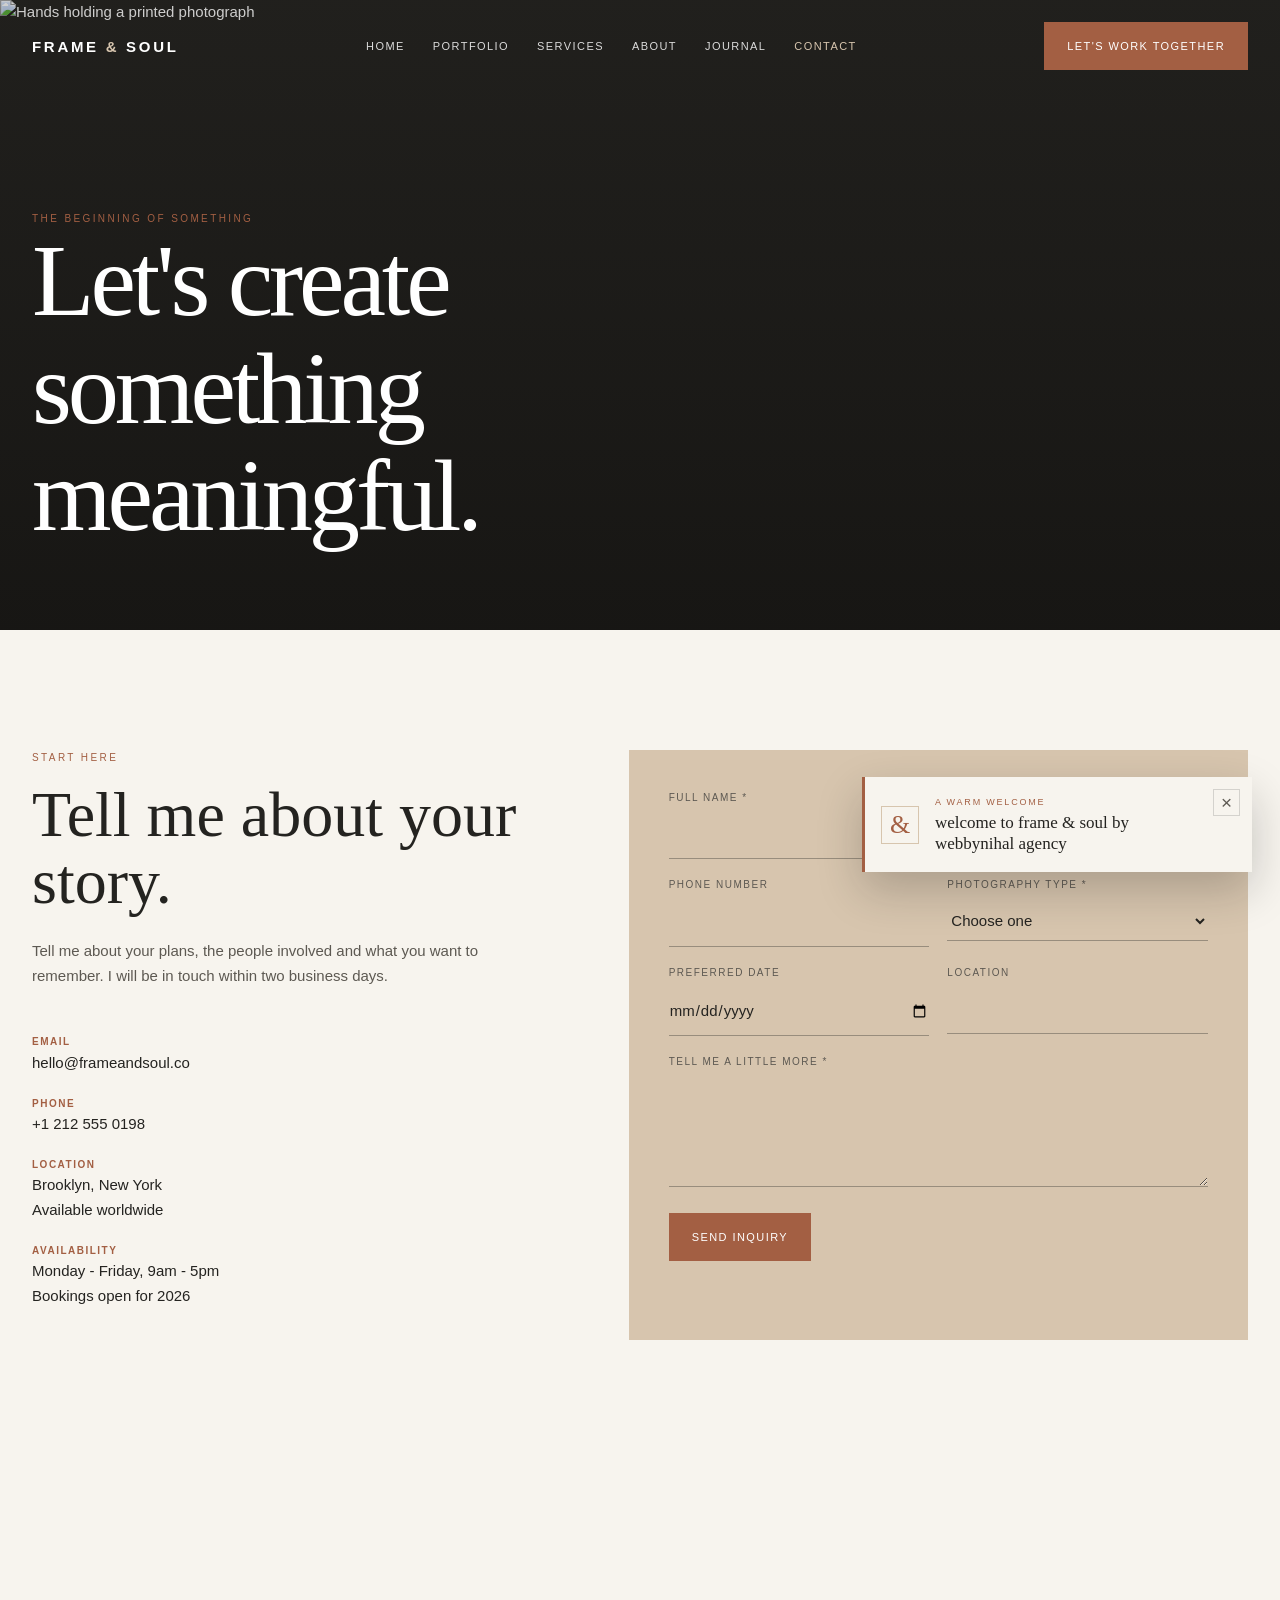
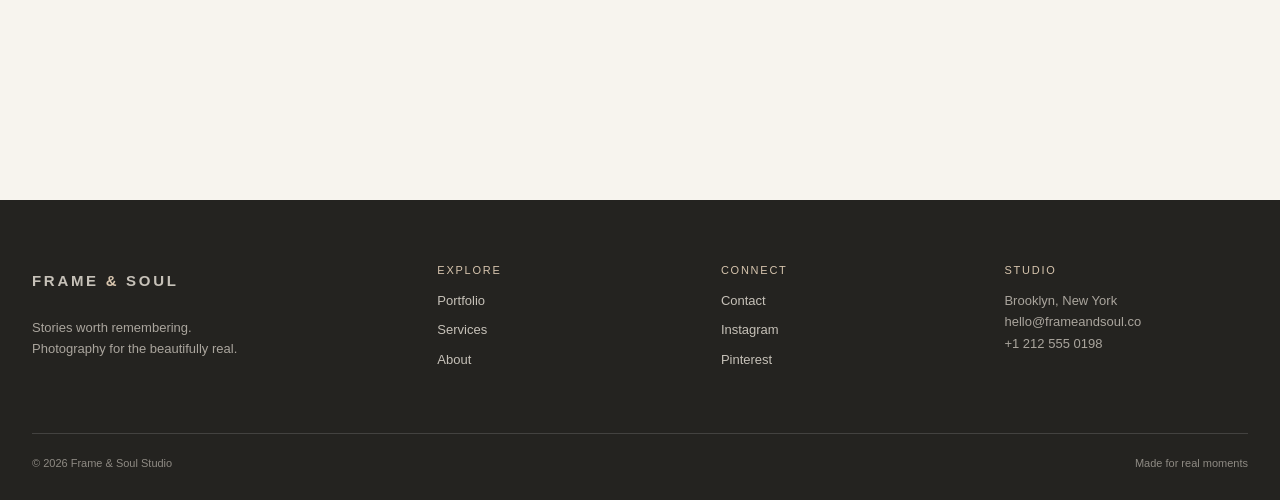
==== contact.html @ 801facad "first commit" ====
<!DOCTYPE html><html lang="en"><head><meta charset="UTF-8"><meta name="viewport" content="width=device-width, initial-scale=1.0"><title>Contact | Frame & Soul</title><link rel="stylesheet" href="style.css"></head><body>
<header class="site-header scrolled"><div class="nav-wrap"><a class="logo" href="index.html">FRAME <span>&</span> SOUL</a><nav class="nav-links"><a href="index.html">Home</a><a href="portfolio.html">Portfolio</a><a href="services.html">Services</a><a href="about.html">About</a><a href="journal.html">Journal</a><a href="contact.html">Contact</a></nav><a class="nav-cta" href="contact.html">Let's work together</a><button class="menu-toggle" aria-label="Open menu" aria-expanded="false"><span></span><span></span><span></span></button></div></header><nav class="mobile-menu"><a href="index.html">Home</a><a href="portfolio.html">Portfolio</a><a href="services.html">Services</a><a href="about.html">About</a><a href="journal.html">Journal</a><a href="contact.html">Contact</a></nav>
<main><section class="page-hero"><div class="hero-media"><img src="https://images.unsplash.com/photo-1523438885200-e635ba2c371e?auto=format&fit=crop&w=2000&q=85" alt="Hands holding a printed photograph"><div></div></div><div class="hero-content reveal"><div class="eyebrow">The beginning of something</div><h1>Let's create something meaningful.</h1></div></section><section class="section"><div class="container contact-layout"><div class="contact-intro reveal"><div class="eyebrow">Start here</div><h2>Tell me about your story.</h2><p>Tell me about your plans, the people involved and what you want to remember. I will be in touch within two business days.</p><div class="contact-details"><div><strong>Email</strong>hello@frameandsoul.co</div><div><strong>Phone</strong>+1 212 555 0198</div><div><strong>Location</strong>Brooklyn, New York<br>Available worldwide</div><div><strong>Availability</strong>Monday - Friday, 9am - 5pm<br>Bookings open for 2026</div></div></div><form class="contact-form reveal" id="inquiry-form"><div class="form-row"><div class="field"><label for="name">Full name *</label><input id="name" name="name" required></div><div class="field"><label for="email">Email *</label><input id="email" name="email" type="email" required></div></div><div class="form-row"><div class="field"><label for="phone">Phone number</label><input id="phone" name="phone" type="tel"></div><div class="field"><label for="type">Photography type *</label><select id="type" name="type" required><option value="">Choose one</option><option>Wedding</option><option>Pre-Wedding</option><option>Portrait</option><option>Couple</option><option>Event</option><option>Fashion</option><option>Commercial</option><option>Other</option></select></div></div><div class="form-row"><div class="field"><label for="date">Preferred date</label><input id="date" name="date" type="date"></div><div class="field"><label for="location">Location</label><input id="location" name="location"></div></div><div class="field"><label for="message">Tell me a little more *</label><textarea id="message" name="message" required></textarea></div><button class="button" type="submit">Send inquiry</button><div class="form-status" aria-live="polite"></div></form></div><div class="container map-frame reveal"><iframe title="Google Map showing Brooklyn, New York" src="https://www.google.com/maps?q=Brooklyn%2C%20New%20York&output=embed"></iframe></div></section></main>
<footer><div class="container"><div class="footer-grid"><div><a class="logo" href="index.html">FRAME <span>&</span> SOUL</a><p>Stories worth remembering.<br>Photography for the beautifully real.</p></div><div><h3>Explore</h3><a href="portfolio.html">Portfolio</a><a href="services.html">Services</a><a href="about.html">About</a></div><div><h3>Connect</h3><a href="contact.html">Contact</a><a href="#">Instagram</a><a href="#">Pinterest</a></div><div><h3>Studio</h3><p>Brooklyn, New York<br>hello@frameandsoul.co<br>+1 212 555 0198</p></div></div><div class="footer-bottom"><span>© 2026 Frame & Soul Studio</span><span>Made for real moments</span></div></div></footer><script src="script.js"></script></body></html>
---- style.css ----
:root {
  --ink: #242320;
  --ink-soft: #5d5952;
  --paper: #eeeae2;
  --paper-light: #f7f4ee;
  --sand: #d7c5ae;
  --rust: #a35f43;
  --line: rgba(36, 35, 32, .16);
  --serif: Georgia, 'Times New Roman', serif;
  --sans: 'Trebuchet MS', Arial, sans-serif;
  --max: 1240px;
}

* { box-sizing: border-box; }
html { scroll-behavior: smooth; }
body { margin: 0; background: var(--paper-light); color: var(--ink); font-family: var(--sans); font-size: 15px; line-height: 1.65; }
body.menu-open { overflow: hidden; }
img { display: block; width: 100%; height: 100%; object-fit: cover; }
a { color: inherit; text-decoration: none; }
button, input, select, textarea { font: inherit; }
button { cursor: pointer; }

.welcome-notice { position: fixed; right: 28px; bottom: 28px; z-index: 45; display: flex; align-items: center; gap: 16px; width: min(390px, calc(100vw - 34px)); padding: 18px 18px 18px 16px; border-left: 3px solid var(--rust); background: var(--paper-light); box-shadow: 0 18px 45px rgba(20,19,17,.22); opacity: 1; transform: translateY(0); transition: opacity .35s ease, transform .35s ease; }
.welcome-notice.dismissed { pointer-events: none; opacity: 0; transform: translateY(18px); }
.welcome-mark { display: grid; flex: 0 0 38px; width: 38px; height: 38px; place-items: center; border: 1px solid var(--sand); color: var(--rust); font: 26px/1 var(--serif); }
.welcome-copy { min-width: 0; }
.welcome-label { display: block; margin-bottom: 3px; color: var(--rust); font-size: 9px; letter-spacing: .2em; text-transform: uppercase; }
.welcome-copy p { margin: 0; color: var(--ink); font: 17px/1.2 var(--serif); }
.welcome-close { align-self: flex-start; flex: 0 0 auto; width: 27px; height: 27px; margin: -6px -6px 0 0; border: 1px solid var(--line); background: transparent; color: var(--ink-soft); font-size: 19px; line-height: 1; }
.welcome-close:hover { border-color: var(--rust); color: var(--rust); }

.site-header { position: fixed; z-index: 20; top: 0; width: 100%; color: #fff; transition: .35s ease; }
.site-header.scrolled { background: rgba(36,35,32,.93); backdrop-filter: blur(12px); }
.nav-wrap { width: min(100% - 64px, var(--max)); height: 92px; margin: auto; display: flex; align-items: center; justify-content: space-between; }
.logo { font: 700 15px var(--sans); letter-spacing: .18em; }
.logo span { color: var(--sand); }
.nav-links { display: flex; gap: 28px; align-items: center; }
.nav-links a { font-size: 11px; letter-spacing: .13em; text-transform: uppercase; opacity: .84; }
.nav-links a:hover, .nav-links a.active { opacity: 1; color: var(--sand); }
.nav-cta, .button { display: inline-flex; align-items: center; justify-content: center; gap: 10px; min-height: 48px; padding: 0 22px; border: 1px solid transparent; background: var(--rust); color: #fff; font-size: 11px; letter-spacing: .13em; text-transform: uppercase; transition: .25s ease; }
.nav-cta:hover, .button:hover { background: #854934; transform: translateY(-2px); }
.button-outline { background: transparent; border-color: rgba(255,255,255,.55); }
.button-outline:hover { background: #fff; color: var(--ink); }
.menu-toggle { display: none; width: 44px; height: 44px; border: 1px solid rgba(255,255,255,.4); background: transparent; color: #fff; }
.menu-toggle span { display: block; width: 20px; height: 1px; margin: 5px auto; background: currentColor; transition: .3s; }
.menu-toggle[aria-expanded=true] span:first-child { transform: translateY(6px) rotate(45deg); }
.menu-toggle[aria-expanded=true] span:nth-child(2) { opacity: 0; }
.menu-toggle[aria-expanded=true] span:last-child { transform: translateY(-6px) rotate(-45deg); }
.mobile-menu { position: fixed; inset: 0; z-index: 19; display: grid; align-content: center; padding: 100px 10vw; background: var(--ink); color: var(--paper); opacity: 0; pointer-events: none; transform: translateY(-16px); transition: .4s ease; }
.mobile-menu.open { opacity: 1; pointer-events: auto; transform: none; }
.mobile-menu a { width: fit-content; margin: 10px 0; font: 46px/1.05 var(--serif); }
.mobile-menu a:hover { color: var(--sand); }

.hero { min-height: 100vh; position: relative; color: #fff; display: flex; align-items: flex-end; overflow: hidden; background: var(--ink); }
.hero-media { position: absolute; inset: 0; }
.hero-media:after { content: ''; position: absolute; inset: 0; background: linear-gradient(0deg, rgba(20,19,17,.76), rgba(20,19,17,.08) 70%); }
.hero-content { position: relative; z-index: 1; width: min(100% - 64px, var(--max)); margin: 0 auto; padding: 0 0 11vh; }
.eyebrow { color: var(--rust); font-size: 10px; letter-spacing: .24em; text-transform: uppercase; }
.hero .eyebrow { color: var(--sand); }
h1, h2, h3 { margin: 0; font-weight: 400; font-family: var(--serif); line-height: 1.05; }
h1 { max-width: 800px; font-size: clamp(58px, 9vw, 124px); letter-spacing: -.04em; }
.hero-copy { max-width: 430px; margin: 24px 0 32px; color: #e1dbd0; }
.hero-actions { display: flex; gap: 12px; flex-wrap: wrap; }
.scroll-note { position: absolute; right: 32px; bottom: 42px; writing-mode: vertical-rl; font-size: 10px; letter-spacing: .2em; text-transform: uppercase; color: var(--sand); }

.page-hero { min-height: 70vh; display: flex; align-items: end; padding: 140px 0 80px; color: #fff; background: var(--ink); position: relative; overflow: hidden; }
.page-hero .hero-media:after { background: linear-gradient(0deg, rgba(20,19,17,.8), rgba(20,19,17,.2)); }
.page-hero h1 { font-size: clamp(56px, 8vw, 108px); }
.page-hero .hero-content { padding-bottom: 0; }

.section { padding: 120px 0; }
.section-dark { background: var(--ink); color: var(--paper); }
.section-sand { background: var(--sand); }
.container { width: min(100% - 64px, var(--max)); margin: auto; }
.section-heading { display: flex; align-items: end; justify-content: space-between; gap: 30px; margin-bottom: 52px; }
.section-heading h2 { max-width: 560px; font-size: clamp(42px, 5vw, 72px); letter-spacing: -.03em; }
.section-heading p { max-width: 290px; color: var(--ink-soft); }
.section-dark .section-heading p { color: #c3bdb3; }

.feature-grid { display: grid; grid-template-columns: 1.05fr .8fr .9fr; grid-template-rows: 230px 310px 180px; gap: 16px; }
.feature-card { position: relative; overflow: hidden; min-height: 230px; }
.feature-card:first-child { grid-row: span 2; }
.feature-card:nth-child(4) { grid-column: span 2; }
.feature-card img { transition: transform .8s cubic-bezier(.2,.7,.2,1); }
.feature-card:hover img, .gallery-item:hover img { transform: scale(1.06); }
.feature-card:after { content: ''; position: absolute; inset: 0; background: linear-gradient(0deg, rgba(0,0,0,.65), transparent 65%); }
.feature-meta { position: absolute; z-index: 1; left: 22px; bottom: 20px; color: #fff; }
.feature-meta h3 { font-size: 29px; }
.feature-meta small { color: var(--sand); font-size: 10px; letter-spacing: .15em; text-transform: uppercase; }

.quote-block { max-width: 850px; margin: auto; text-align: center; }
.quote-block blockquote { margin: 22px 0 18px; font: clamp(32px, 4.3vw, 62px)/1.1 var(--serif); letter-spacing: -.03em; }
.quote-block cite { color: var(--rust); font-style: normal; font-size: 11px; letter-spacing: .18em; text-transform: uppercase; }
.testimonial-grid { display: grid; grid-template-columns: repeat(3, 1fr); gap: 16px; }
.testimonial { padding: 28px; border-top: 1px solid var(--line); }
.testimonial p { min-height: 120px; font: 22px/1.3 var(--serif); }
.testimonial-author { display: flex; align-items: center; gap: 12px; color: var(--ink-soft); font-size: 11px; text-transform: uppercase; letter-spacing: .1em; }
.avatar { width: 42px; height: 42px; border-radius: 50%; }

.gallery-controls { display: flex; gap: 24px; flex-wrap: wrap; margin-bottom: 38px; border-bottom: 1px solid var(--line); }
.filter-btn { padding: 0 0 12px; border: 0; border-bottom: 1px solid transparent; background: transparent; color: var(--ink-soft); font-size: 11px; letter-spacing: .12em; text-transform: uppercase; }
.filter-btn.active, .filter-btn:hover { border-color: var(--rust); color: var(--rust); }
.gallery-grid { columns: 3 280px; column-gap: 16px; }
.gallery-item { position: relative; break-inside: avoid; margin: 0 0 16px; overflow: hidden; cursor: pointer; background: var(--ink); }
.gallery-item img { height: auto; aspect-ratio: 4/5; transition: transform .8s ease; }
.gallery-item.landscape img { aspect-ratio: 4/3; }
.gallery-item figcaption { position: absolute; inset: auto 18px 16px; z-index: 1; color: #fff; font: 24px var(--serif); }
.gallery-item figcaption small { display: block; color: var(--sand); font: 10px var(--sans); letter-spacing: .15em; text-transform: uppercase; }
.lightbox { position: fixed; inset: 0; z-index: 50; display: grid; place-items: center; padding: 34px; background: rgba(20,19,17,.96); opacity: 0; pointer-events: none; transition: .3s; }
.lightbox.open { opacity: 1; pointer-events: auto; }
.lightbox-image { max-width: min(86vw, 1000px); max-height: 78vh; width: auto; height: auto; object-fit: contain; }
.lightbox-close, .lightbox-prev, .lightbox-next { position: absolute; border: 1px solid rgba(255,255,255,.35); background: transparent; color: #fff; }
.lightbox-close { top: 28px; right: 30px; width: 42px; height: 42px; font-size: 23px; }
.lightbox-prev, .lightbox-next { top: 50%; width: 48px; height: 48px; font-size: 23px; }
.lightbox-prev { left: 24px; } .lightbox-next { right: 24px; }
.lightbox-caption { position: absolute; bottom: 30px; left: 50%; transform: translateX(-50%); color: #fff; text-align: center; }
.lightbox-caption small { display: block; color: var(--sand); letter-spacing: .15em; text-transform: uppercase; }

.service-row { display: grid; grid-template-columns: 1fr 1fr; gap: 70px; align-items: center; margin-bottom: 110px; }
.service-row:nth-child(even) .service-image { order: 2; }
.service-image { height: 540px; overflow: hidden; }
.service-copy h2 { margin: 10px 0 18px; font-size: clamp(38px, 4vw, 64px); }
.service-copy p { max-width: 470px; color: var(--ink-soft); }
.service-copy ul { display: grid; grid-template-columns: 1fr 1fr; padding: 18px 0; margin: 20px 0 28px; border-top: 1px solid var(--line); list-style: none; gap: 8px 20px; font-size: 12px; }
.service-copy li:before { content: '+ '; color: var(--rust); }

.about-layout, .contact-layout { display: grid; grid-template-columns: .9fr 1.1fr; gap: 90px; align-items: center; }
.about-image { height: 650px; }
.about-copy h2, .contact-intro h2 { margin: 14px 0 24px; font-size: clamp(44px, 5vw, 74px); }
.about-copy p, .contact-intro p { max-width: 500px; color: var(--ink-soft); }
.approach-grid { display: grid; grid-template-columns: repeat(3, 1fr); gap: 30px; margin-top: 55px; }
.approach-item { border-top: 1px solid var(--line); padding-top: 18px; }
.approach-item span { color: var(--rust); font-size: 11px; letter-spacing: .16em; }
.approach-item h3 { margin: 18px 0 8px; font-size: 34px; }

.journal-grid { display: grid; grid-template-columns: 1.2fr .8fr .8fr; gap: 18px; align-items: start; }
.article-card:nth-child(2) { margin-top: 80px; } .article-card:nth-child(3) { margin-top: 150px; }
.article-image { height: 390px; overflow: hidden; margin-bottom: 22px; }
.article-card:nth-child(2) .article-image, .article-card:nth-child(3) .article-image { height: 270px; }
.article-card img { transition: transform .8s ease; } .article-card:hover img { transform: scale(1.05); }
.article-meta { color: var(--rust); font-size: 10px; letter-spacing: .15em; text-transform: uppercase; }
.article-card h2 { margin: 12px 0; font-size: 32px; }
.article-card p { color: var(--ink-soft); }
.text-link { display: inline-block; margin-top: 12px; border-bottom: 1px solid var(--rust); color: var(--rust); font-size: 11px; letter-spacing: .14em; text-transform: uppercase; }

.contact-layout { align-items: start; }
.contact-form { padding: 40px; background: var(--sand); }
.form-row { display: grid; grid-template-columns: 1fr 1fr; gap: 18px; }
.field { margin-bottom: 18px; }
.field label { display: block; margin-bottom: 7px; color: var(--ink-soft); font-size: 10px; letter-spacing: .15em; text-transform: uppercase; }
.field input, .field select, .field textarea { width: 100%; border: 0; border-bottom: 1px solid rgba(36,35,32,.35); padding: 10px 0; outline: none; background: transparent; color: var(--ink); }
.field textarea { min-height: 110px; resize: vertical; }
.field input:focus, .field select:focus, .field textarea:focus { border-color: var(--rust); }
.form-status { min-height: 24px; margin-top: 15px; color: var(--rust); font-size: 12px; }
.contact-details { margin-top: 46px; display: grid; gap: 20px; }
.contact-details strong { display: block; color: var(--rust); font-size: 10px; letter-spacing: .15em; text-transform: uppercase; }
.map-frame { height: 260px; margin-top: 80px; filter: grayscale(1) contrast(.9); }
.map-frame iframe { width: 100%; height: 100%; border: 0; }

.final-cta { padding: 105px 0; background: var(--rust); color: #fff; }
.final-cta h2 { max-width: 680px; font-size: clamp(44px, 6vw, 82px); }
.final-cta .button { margin-top: 30px; background: var(--ink); }
footer { padding: 64px 0 28px; background: var(--ink); color: var(--paper); }
.footer-grid { display: grid; grid-template-columns: 1.5fr 1fr 1fr 1fr; gap: 40px; padding-bottom: 55px; }
footer .logo { display: inline-block; margin-bottom: 15px; } footer p { color: #aaa59d; font-size: 13px; }
footer h3 { margin-bottom: 14px; color: var(--sand); font: 11px var(--sans); letter-spacing: .16em; text-transform: uppercase; }
footer a { display: block; width: fit-content; margin: 8px 0; color: #c6c1b8; font-size: 13px; } footer a:hover { color: #fff; }
.footer-bottom { display: flex; justify-content: space-between; gap: 20px; padding-top: 20px; border-top: 1px solid rgba(255,255,255,.14); color: #8e8a83; font-size: 11px; }
.reveal { opacity: 0; transform: translateY(25px); transition: opacity .7s ease, transform .7s ease; } .reveal.visible { opacity: 1; transform: none; }

@media (max-width: 1024px) { .nav-wrap, .hero-content, .container { width: min(100% - 44px, var(--max)); } .nav-links { gap: 16px; } .nav-cta { display: none; } .feature-grid { grid-template-rows: 210px 270px 170px; } .service-row { gap: 40px; } .about-layout, .contact-layout { gap: 50px; } }
@media (max-width: 768px) { .nav-wrap { height: 76px; } .nav-links { display: none; } .menu-toggle { display: block; } .hero-content { padding-bottom: 90px; } .scroll-note { display: none; } .section { padding: 80px 0; } .section-heading { display: block; margin-bottom: 35px; } .section-heading p { margin-top: 20px; } .feature-grid { display: grid; grid-template-columns: 1fr 1fr; grid-template-rows: 280px 210px 210px 240px; } .feature-card:first-child { grid-row: span 1; grid-column: span 2; } .feature-card:nth-child(4) { grid-column: span 2; } .testimonial-grid, .approach-grid { grid-template-columns: 1fr; gap: 0; } .testimonial { padding: 26px 0; } .service-row, .about-layout, .contact-layout { grid-template-columns: 1fr; gap: 34px; } .service-row:nth-child(even) .service-image { order: 0; } .service-image, .about-image { height: 430px; } .journal-grid { grid-template-columns: 1fr 1fr; } .article-card:first-child { grid-column: span 2; } .article-card:nth-child(2), .article-card:nth-child(3) { margin-top: 30px; } .article-image, .article-card:nth-child(2) .article-image, .article-card:nth-child(3) .article-image { height: 300px; } .footer-grid { grid-template-columns: 1fr 1fr; } }
@media (max-width: 480px) { .nav-wrap, .hero-content, .container { width: calc(100% - 34px); } h1 { font-size: 56px; } .hero-copy { font-size: 14px; } .page-hero { min-height: 65vh; } .feature-grid { display: block; } .feature-card { height: 280px; margin-bottom: 12px; } .gallery-controls { gap: 16px; } .gallery-grid { columns: 1; } .lightbox { padding: 18px; } .lightbox-image { max-width: 100%; max-height: 68vh; } .lightbox-prev { left: 12px; } .lightbox-next { right: 12px; } .lightbox-caption { width: 80%; } .form-row { grid-template-columns: 1fr; gap: 0; } .contact-form { padding: 25px 20px; } .journal-grid { display: block; } .article-card, .article-card:nth-child(2), .article-card:nth-child(3) { margin: 0 0 50px; } .article-card:first-child { } .footer-grid { grid-template-columns: 1fr; gap: 28px; } .footer-bottom { display: block; } .footer-bottom span { display: block; margin-top: 8px; } }
@media (max-width: 480px) { .welcome-notice { right: 17px; bottom: 17px; gap: 12px; padding: 15px 14px 15px 12px; } .welcome-mark { flex-basis: 32px; width: 32px; height: 32px; font-size: 22px; } .welcome-copy p { font-size: 15px; } }
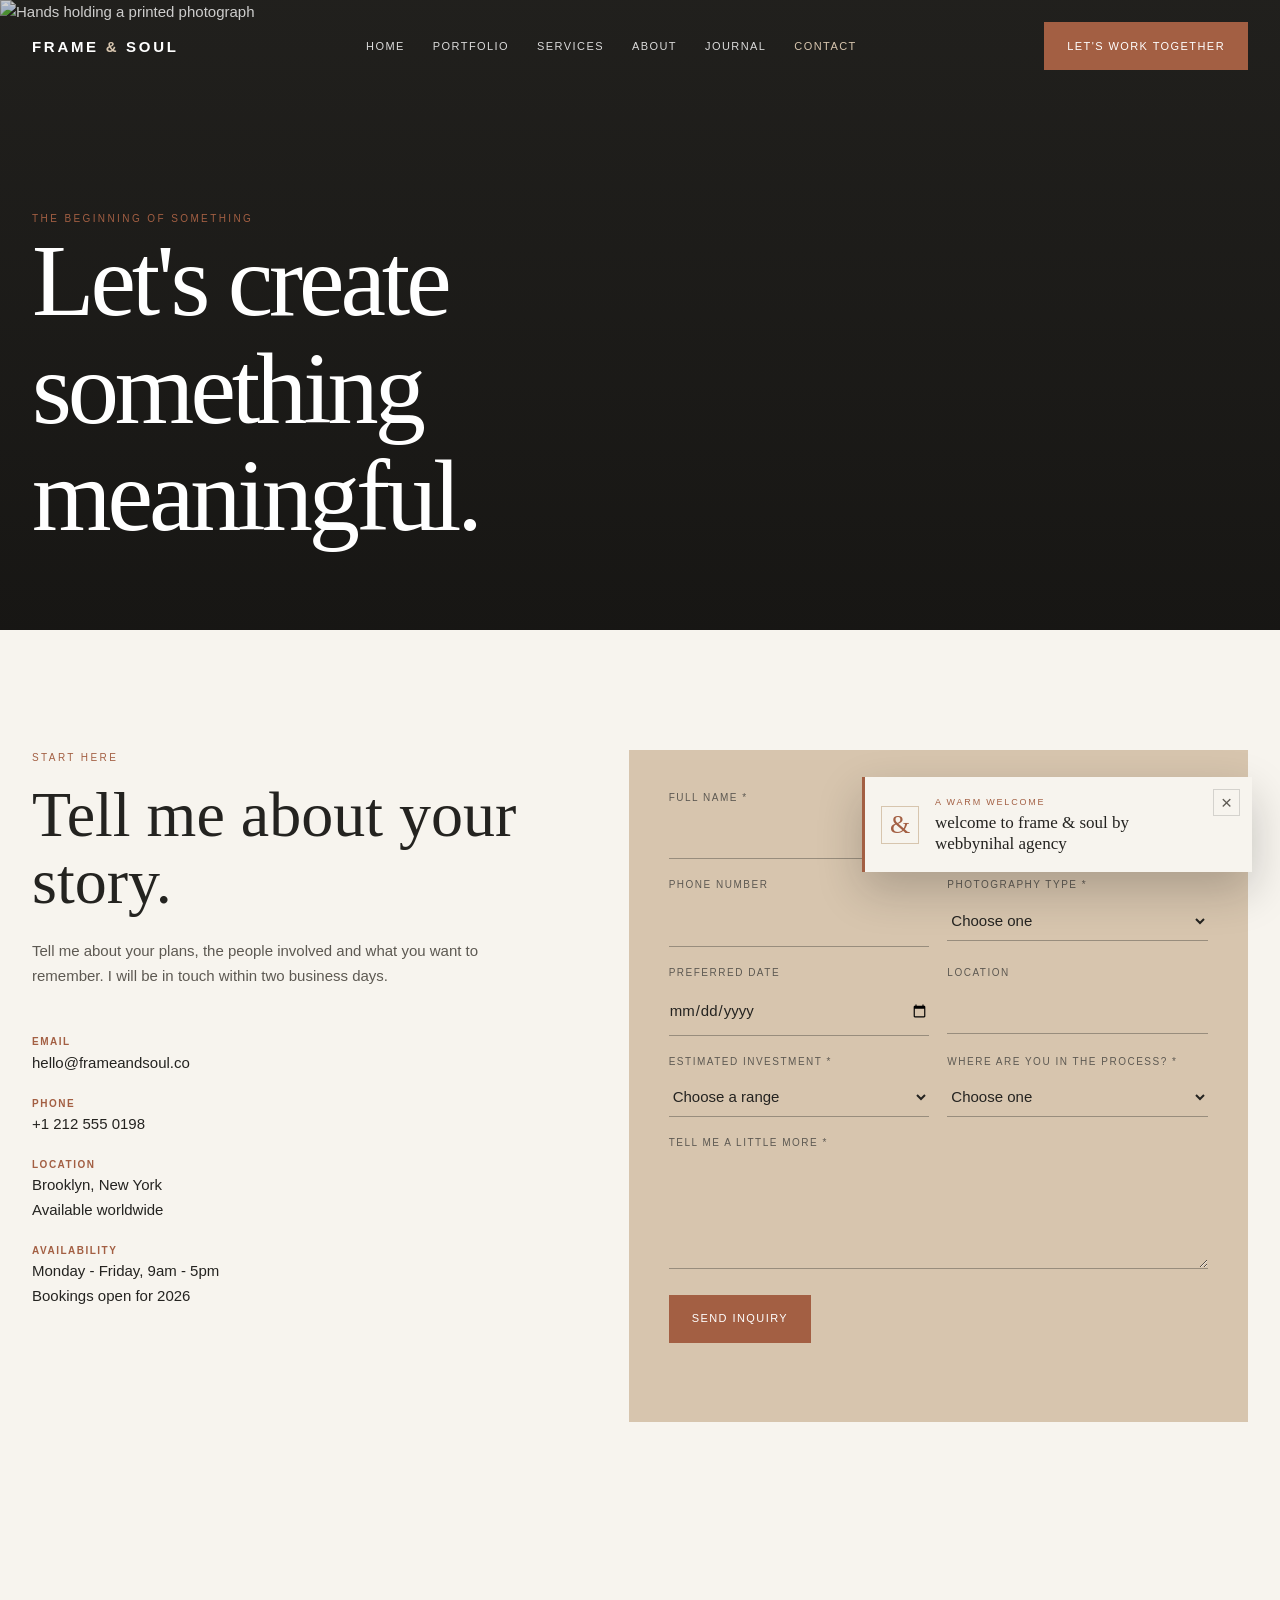
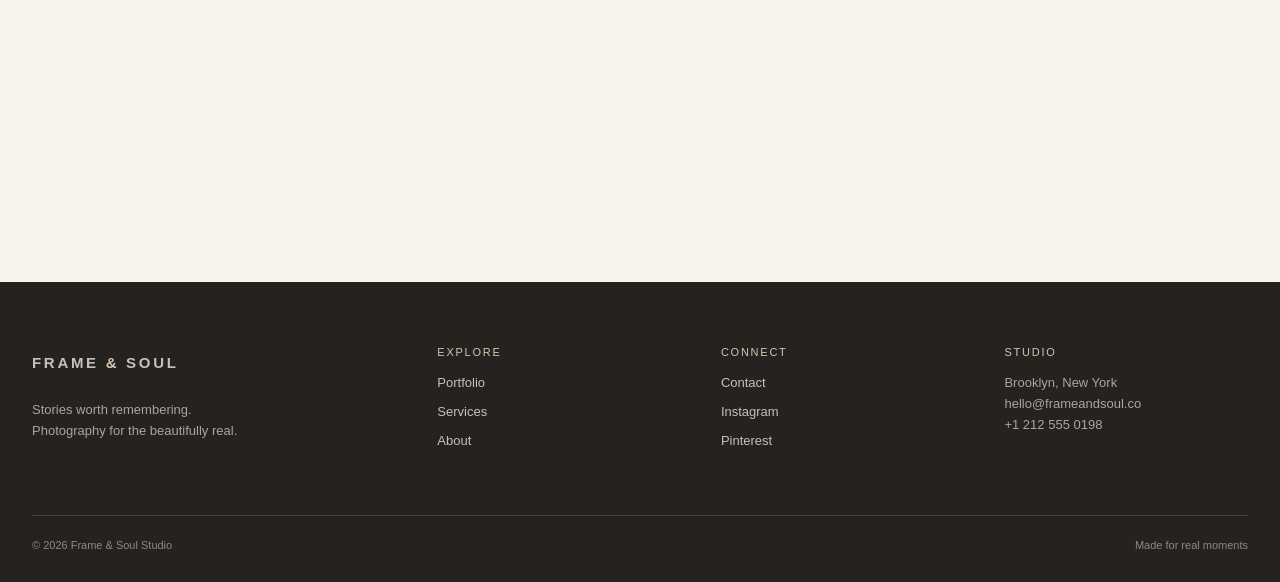
==== commit fccae753: "third commit" ====
--- a/contact.html
+++ b/contact.html
@@ -1,4 +1,75 @@
 <!DOCTYPE html><html lang="en"><head><meta charset="UTF-8"><meta name="viewport" content="width=device-width, initial-scale=1.0"><title>Contact | Frame & Soul</title><link rel="stylesheet" href="style.css"></head><body>
 <header class="site-header scrolled"><div class="nav-wrap"><a class="logo" href="index.html">FRAME <span>&</span> SOUL</a><nav class="nav-links"><a href="index.html">Home</a><a href="portfolio.html">Portfolio</a><a href="services.html">Services</a><a href="about.html">About</a><a href="journal.html">Journal</a><a href="contact.html">Contact</a></nav><a class="nav-cta" href="contact.html">Let's work together</a><button class="menu-toggle" aria-label="Open menu" aria-expanded="false"><span></span><span></span><span></span></button></div></header><nav class="mobile-menu"><a href="index.html">Home</a><a href="portfolio.html">Portfolio</a><a href="services.html">Services</a><a href="about.html">About</a><a href="journal.html">Journal</a><a href="contact.html">Contact</a></nav>
-<main><section class="page-hero"><div class="hero-media"><img src="https://images.unsplash.com/photo-1523438885200-e635ba2c371e?auto=format&fit=crop&w=2000&q=85" alt="Hands holding a printed photograph"><div></div></div><div class="hero-content reveal"><div class="eyebrow">The beginning of something</div><h1>Let's create something meaningful.</h1></div></section><section class="section"><div class="container contact-layout"><div class="contact-intro reveal"><div class="eyebrow">Start here</div><h2>Tell me about your story.</h2><p>Tell me about your plans, the people involved and what you want to remember. I will be in touch within two business days.</p><div class="contact-details"><div><strong>Email</strong>hello@frameandsoul.co</div><div><strong>Phone</strong>+1 212 555 0198</div><div><strong>Location</strong>Brooklyn, New York<br>Available worldwide</div><div><strong>Availability</strong>Monday - Friday, 9am - 5pm<br>Bookings open for 2026</div></div></div><form class="contact-form reveal" id="inquiry-form"><div class="form-row"><div class="field"><label for="name">Full name *</label><input id="name" name="name" required></div><div class="field"><label for="email">Email *</label><input id="email" name="email" type="email" required></div></div><div class="form-row"><div class="field"><label for="phone">Phone number</label><input id="phone" name="phone" type="tel"></div><div class="field"><label for="type">Photography type *</label><select id="type" name="type" required><option value="">Choose one</option><option>Wedding</option><option>Pre-Wedding</option><option>Portrait</option><option>Couple</option><option>Event</option><option>Fashion</option><option>Commercial</option><option>Other</option></select></div></div><div class="form-row"><div class="field"><label for="date">Preferred date</label><input id="date" name="date" type="date"></div><div class="field"><label for="location">Location</label><input id="location" name="location"></div></div><div class="field"><label for="message">Tell me a little more *</label><textarea id="message" name="message" required></textarea></div><button class="button" type="submit">Send inquiry</button><div class="form-status" aria-live="polite"></div></form></div><div class="container map-frame reveal"><iframe title="Google Map showing Brooklyn, New York" src="https://www.google.com/maps?q=Brooklyn%2C%20New%20York&output=embed"></iframe></div></section></main>
+<main><section class="page-hero"><div class="hero-media"><img src="https://images.unsplash.com/photo-1523438885200-e635ba2c371e?auto=format&fit=crop&w=2000&q=85" alt="Hands holding a printed photograph"><div></div></div><div class="hero-content reveal"><div class="eyebrow">The beginning of something</div><h1>Let's create something meaningful.</h1></div></section><section class="section"><div class="container contact-layout"><div class="contact-intro reveal"><div class="eyebrow">Start here</div><h2>Tell me about your story.</h2><p>Tell me about your plans, the people involved and what you want to remember. I will be in touch within two business days.</p><div class="contact-details"><div><strong>Email</strong>hello@frameandsoul.co</div><div><strong>Phone</strong>+1 212 555 0198</div><div><strong>Location</strong>Brooklyn, New York<br>Available worldwide</div><div><strong>Availability</strong>Monday - Friday, 9am - 5pm<br>Bookings open for 2026</div></div></div><form class="contact-form reveal" id="inquiry-form">
+<div class="form-row">
+<div class="field">
+<label for="name">Full name *</label>
+<input id="name" name="name" required>
+</div>
+<div class="field">
+<label for="email">Email *</label>
+<input id="email" name="email" type="email" required>
+</div>
+</div>
+<div class="form-row">
+<div class="field">
+<label for="phone">Phone number</label>
+<input id="phone" name="phone" type="tel">
+</div>
+<div class="field">
+<label for="type">Photography type *</label>
+<select id="type" name="type" required>
+<option value="">Choose one</option>
+<option>Wedding</option>
+<option>Pre-Wedding</option>
+<option>Portrait</option>
+<option>Couple</option>
+<option>Event</option>
+<option>Fashion</option>
+<option>Commercial</option>
+<option>Other</option>
+</select>
+</div>
+</div>
+<div class="form-row">
+<div class="field">
+<label for="date">Preferred date</label>
+<input id="date" name="date" type="date">
+</div>
+<div class="field">
+<label for="location">Location</label>
+<input id="location" name="location">
+</div>
+</div>
+<div class="form-row">
+<div class="field">
+<label for="budget">Estimated investment *</label>
+<select id="budget" name="budget" required>
+<option value="">Choose a range</option>
+<option>Under $1,500</option>
+<option>$1,500 - $3,000</option>
+<option>$3,000 - $6,000</option>
+<option>$6,000+</option>
+<option>Still figuring it out</option>
+</select>
+</div>
+<div class="field">
+<label for="stage">Where are you in the process? *</label>
+<select id="stage" name="stage" required>
+<option value="">Choose one</option>
+<option>Just exploring</option>
+<option>Comparing photographers</option>
+<option>Ready to book</option>
+</select>
+</div>
+</div>
+<div class="field">
+<label for="message">Tell me a little more *</label>
+<textarea id="message" name="message" required>
+</textarea>
+</div>
+<button class="button" type="submit">Send inquiry</button>
+<div class="form-status" aria-live="polite">
+</div>
+</form></div><div class="container map-frame reveal"><iframe title="Google Map showing Brooklyn, New York" src="https://www.google.com/maps?q=Brooklyn%2C%20New%20York&output=embed"></iframe></div></section></main>
 <footer><div class="container"><div class="footer-grid"><div><a class="logo" href="index.html">FRAME <span>&</span> SOUL</a><p>Stories worth remembering.<br>Photography for the beautifully real.</p></div><div><h3>Explore</h3><a href="portfolio.html">Portfolio</a><a href="services.html">Services</a><a href="about.html">About</a></div><div><h3>Connect</h3><a href="contact.html">Contact</a><a href="#">Instagram</a><a href="#">Pinterest</a></div><div><h3>Studio</h3><p>Brooklyn, New York<br>hello@frameandsoul.co<br>+1 212 555 0198</p></div></div><div class="footer-bottom"><span>© 2026 Frame & Soul Studio</span><span>Made for real moments</span></div></div></footer><script src="script.js"></script></body></html>
